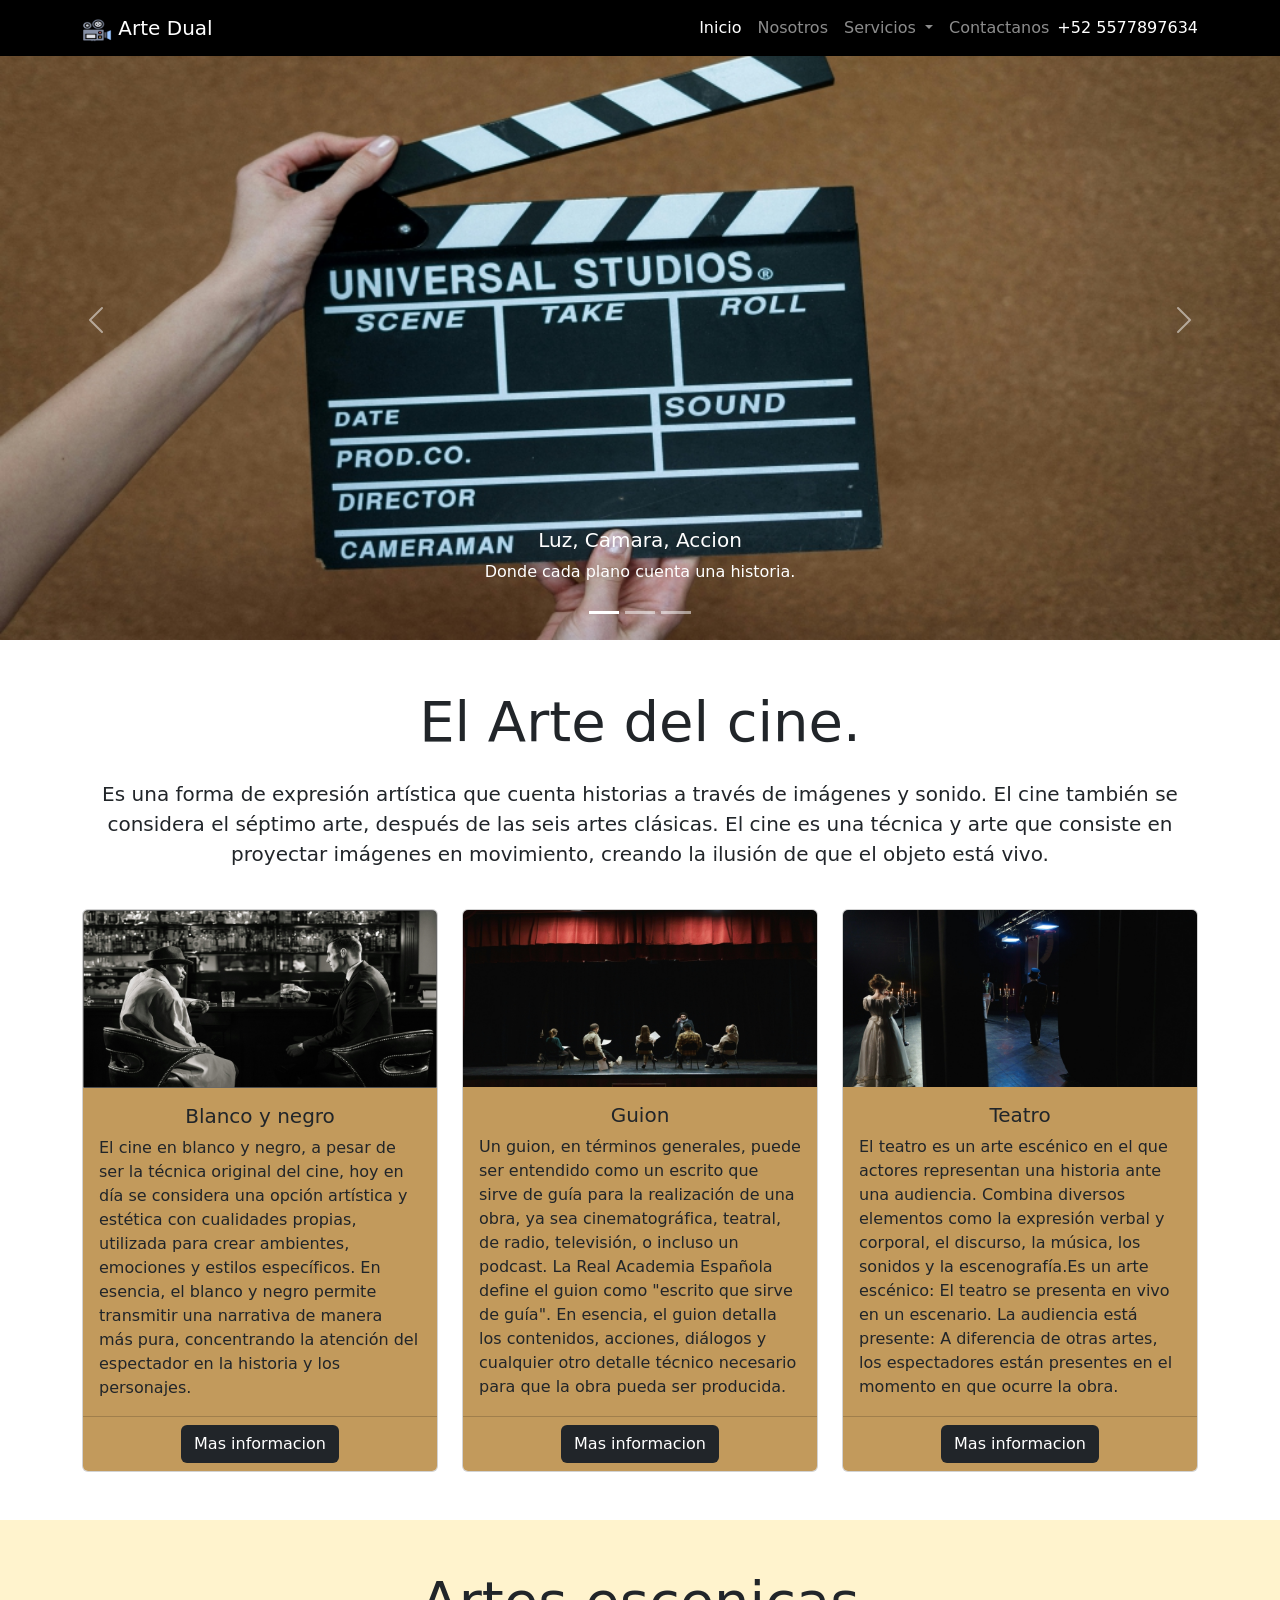
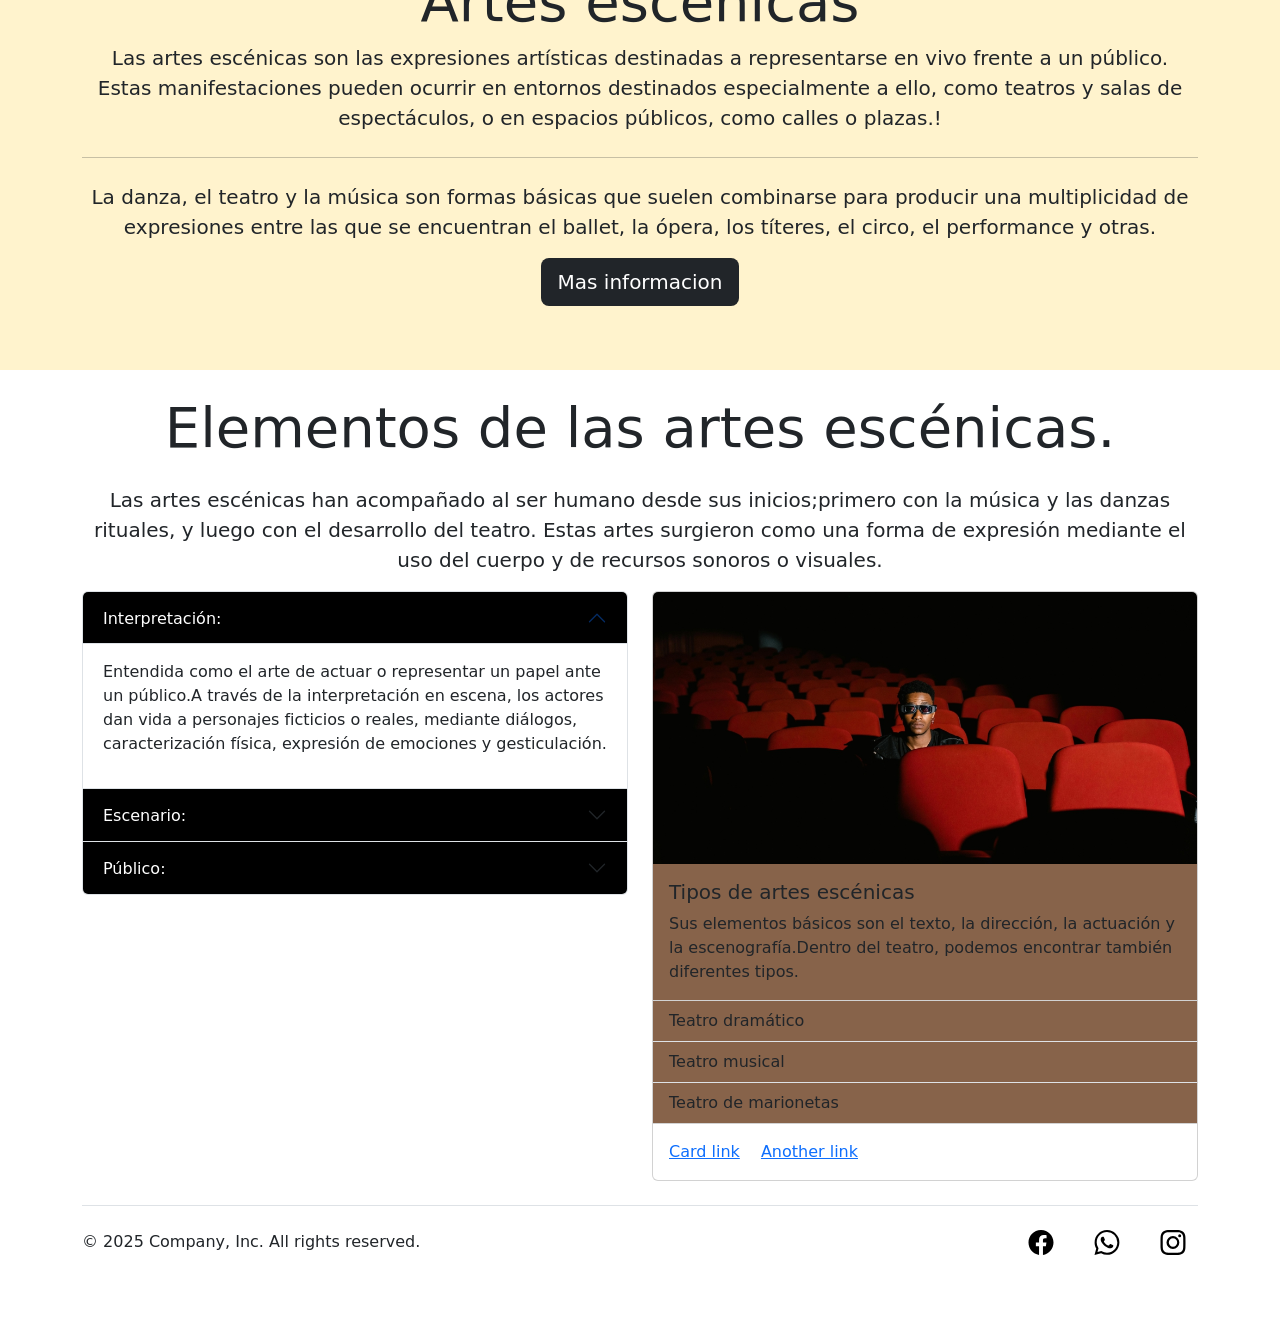
==== index.html @ 5150ee0b "Add files via upload" ====
<!doctype html>
<html lang="es">
  <head>
    <meta charset="utf-8">
    <meta name="viewport" content="width=device-width, initial-scale=1">
    <title>Arte Dual</title>
    <link rel="icon" href="images/logo3.png">
    <link href="https://cdn.jsdelivr.net/npm/bootstrap@5.3.6/dist/css/bootstrap.min.css" rel="stylesheet" integrity="sha384-4Q6Gf2aSP4eDXB8Miphtr37CMZZQ5oXLH2yaXMJ2w8e2ZtHTl7GptT4jmndRuHDT" crossorigin="anonymous">
    <link rel="stylesheet" href="style.css">
  </head>
  <body>
    <!-- inicio de navbar -->
     <nav class="navbar navbar-expand-md fixed-top bg-black" data-bs-theme="dark">
            <div class="container">
                <a class="navbar-brand" href="index.html">
                     <img src="images/logo3.png" alt="Bootstrap" width="30" height="24">
                    Arte Dual
                  </a>
                <button class="navbar-toggler" type="button" data-bs-toggle="collapse" data-bs-target="#navbarSupportedContent" aria-controls="navbarSupportedContent" aria-expanded="false" aria-label="Toggle navigation">
                <span class="navbar-toggler-icon"></span>
                </button>
                <div class="collapse navbar-collapse" id="navbarSupportedContent">
                <ul class="navbar-nav ms-auto mb-2 mb-lg-0">
                    <li class="nav-item">
                    <a class="nav-link active" aria-current="page" href="#">Inicio</a>
                    </li>
                    <li class="nav-item">
                    <a class="nav-link" href="nosotros.html">Nosotros</a>
                    </li>
                    <li class="nav-item dropdown">
                    <a class="nav-link dropdown-toggle" href="#" role="button" data-bs-toggle="dropdown" aria-expanded="false">
                        Servicios
                    </a>
                    <ul class="dropdown-menu">
                        <li><a class="dropdown-item" href="#">Servicio 1</a></li>
                        <li><a class="dropdown-item" href="#">Servicio 2</a></li>
                        <li><hr class="dropdown-divider"></li>
                        <li><a class="dropdown-item" href="#">Servicio 3</a></li>
                    </ul>
                    </li>
                    <li class="nav-item">
                    <a class="nav-link" href="#">Contactanos</a>
                    </li>
                </ul>
                <span class="navbar-text text-white">
                  <a href="#" class="text-decoration-none">+52 5577897634</a>
                </span>
                </div>
            </div>
        </nav>
     <!-- final de navbar -->


      <!-- Inicio de carrusel -->
       <div id="carouselExampleCaptions" class="carousel slide">
          <div class="carousel-indicators">
            <button type="button" data-bs-target="#carouselExampleCaptions" data-bs-slide-to="0" class="active" aria-current="true" aria-label="Slide 1"></button>
            <button type="button" data-bs-target="#carouselExampleCaptions" data-bs-slide-to="1" aria-label="Slide 2"></button>
            <button type="button" data-bs-target="#carouselExampleCaptions" data-bs-slide-to="2" aria-label="Slide 3"></button>
          </div>
          <div class="carousel-inner">
            <div class="carousel-item active">
              <img src="images/img1.jpg" class="d-block w-100" alt="imagen 1">
              <div class="carousel-caption d-none d-md-block">
                <h5>Luz, Camara, Accion</h5>
                <p>Donde cada plano cuenta una historia.</p>
              </div>
            </div>
            <div class="carousel-item">
              <img src="images/img2.jpg" class="d-block w-100" alt="imagen 2">
              <div class="carousel-caption d-none d-md-block">
                <h5>Luz, Camara, Accion</h5>
                <p>Donde cada plano cuenta una historia.</p>
              </div>
            </div>
            <div class="carousel-item">
              <img src="images/img3.jpg" class="d-block w-100" alt="imagen 3">
              <div class="carousel-caption d-none d-md-block">
                <h5>Luz, Camara, Accion</h5>
                <p>Donde cada plano cuenta una historia.</p>
              </div>
            </div>
          </div>
          <button class="carousel-control-prev" type="button" data-bs-target="#carouselExampleCaptions" data-bs-slide="prev">
            <span class="carousel-control-prev-icon" aria-hidden="true"></span>
            <span class="visually-hidden">Previous</span>
          </button>
          <button class="carousel-control-next" type="button" data-bs-target="#carouselExampleCaptions" data-bs-slide="next">
            <span class="carousel-control-next-icon" aria-hidden="true"></span>
            <span class="visually-hidden">Next</span>
          </button>
        </div>
      <!-- final de carrusel -->


      <!-- Inicio Seccion principal -->
       <section class="container my-5">
          <h2 class="display-4 text-center my-4">El Arte del cine.</h2>
          <p class="lead text-center">
            Es una forma de expresión artística que cuenta historias a través de imágenes y sonido. El cine también se considera el séptimo arte, después de las seis artes clásicas. El cine es una técnica y arte que consiste en proyectar imágenes en movimiento, creando la ilusión de que el objeto está vivo.
          </p>
            <br>
          <!-- Inicio de card -->
           <div class="row row-cols-1 row-cols-md-3 g-4">
              <div class="col">
                <div class="card h-100">
                  <img src="images/card1.jpg" class="card-img-top" alt="targeta 1">
                  <div class="card-body bg-brown">
                    <h5 class="card-title text-center">Blanco y negro</h5>
                    <p class="card-text">El cine en blanco y negro, a pesar de ser la técnica original del cine, hoy en día se considera una opción artística y estética con cualidades propias, utilizada para crear ambientes, emociones y estilos específicos. En esencia, el blanco y negro permite transmitir una narrativa de manera más pura, concentrando la atención del espectador en la historia y los personajes. </p>
                  </div>
                  <div class="card-footer text-center bg-brown">
                    <a href="#" class="btn bg-dark bg-card text-white">Mas informacion</a>
                  </div>
                </div>
              </div>
              <div class="col">
                <div class="card h-100">
                  <img src="images/card2.jpg" class="card-img-top" alt="targeta 2">
                  <div class="card-body bg-brown">
                    <h5 class="card-title text-center">Guion</h5>
                    <p class="card-text">Un guion, en términos generales, puede ser entendido como un escrito que sirve de guía para la realización de una obra, ya sea cinematográfica, teatral, de radio, televisión, o incluso un podcast. La Real Academia Española define el guion como "escrito que sirve de guía". En esencia, el guion detalla los contenidos, acciones, diálogos y cualquier otro detalle técnico necesario para que la obra pueda ser producida. </p>
                  </div>
                  <div class="card-footer text-center bg-brown">
                    <a href="#" class="btn bg-dark bg-card text-white">Mas informacion</a>
                  </div>
                </div>
              </div>
              <div class="col">
                <div class="card h-100">
                  <img src="images/card3.jpg" class="card-img-top" alt="targeta 3">
                  <div class="card-body bg-brown">
                    <h5 class="card-title text-center">Teatro</h5>
                    <p class="card-text">El teatro es un arte escénico en el que actores representan una historia ante una audiencia. Combina diversos elementos como la expresión verbal y corporal, el discurso, la música, los sonidos y la escenografía.Es un arte escénico: El teatro se presenta en vivo en un escenario. 
                    La audiencia está presente: A diferencia de otras artes, los espectadores están presentes en el momento en que ocurre la obra.  </p>
                  </div>
                  <div class="card-footer text-center bg-brown">
                    <a href="#" class="btn bg-dark bg-card text-white">Mas informacion</a>
                  </div>
                </div>
              </div>
            </div>
           <!-- final de card -->
       </section>
       <!-- Fnianl Seccion principal -->

       <!-- Inicio jumbotron -->
        <div class="container-fluid bg-warning-subtle">
          <div class="container py-5 text-center">
            <h2 class="display-4">Artes escenicas</h2>
            <p class="lead">Las artes escénicas son las expresiones artísticas destinadas a representarse en vivo frente a un público. Estas manifestaciones pueden ocurrir en entornos destinados especialmente a ello, como teatros y salas de espectáculos, o en espacios públicos, como calles o plazas.!</p>
            <hr class="my-4">
            <p class="lead">La danza, el teatro y la música son formas básicas que suelen combinarse para producir una multiplicidad de expresiones entre las que se encuentran el ballet, la ópera, los títeres, el circo, el performance y otras. </p>
            <p class="lead">
              <a href="#" class="btn bg-dark btn-lg text-white">Mas informacion</a>
            </p>
          </div>
        </div>
        <!-- Final de jumbotron -->

        <!-- Inicio de seccion 2 -->
         <section class="container my-4">
          <h2 class="display-4 text-center my-4">Elementos de las artes escénicas.</h2>
          <p class="lead text-center">
            Las artes escénicas han acompañado al ser humano desde sus inicios;primero con la música y las danzas rituales, y luego con el desarrollo del teatro. Estas artes surgieron como una forma de expresión mediante el uso del cuerpo y de recursos sonoros o visuales.
          </p>

          <!-- Acordeon y card -->
            <div class="row">
              <div class="col-12 col-md-6">
                  <div class="accordion" id="accordionExample">
                    <div class="accordion-item">
                      <h2 class="accordion-header">
                        <button class="accordion-button bg-black text-white" type="button" data-bs-toggle="collapse" data-bs-target="#collapseOne" aria-expanded="true" aria-controls="collapseOne">
                          Interpretación:
                        </button>
                      </h2>
                      <div id="collapseOne" class="accordion-collapse collapse show " data-bs-parent="#accordionExample">
                        <div class="accordion-body ">
                          <p>Entendida como el arte de actuar o representar un papel ante un público.A través de la interpretación en escena, los actores dan vida a personajes ficticios o reales, mediante diálogos, caracterización física, expresión de emociones y gesticulación.</p>
                        </div>
                      </div>
                    </div>
                    <div class="accordion-item">
                      <h2 class="accordion-header">
                        <button class="accordion-button collapsed bg-black text-white" type="button" data-bs-toggle="collapse" data-bs-target="#collapseTwo" aria-expanded="false" aria-controls="collapseTwo">
                          Escenario:
                        </button>
                      </h2>
                      <div id="collapseTwo" class="accordion-collapse collapse" data-bs-parent="#accordionExample">
                        <div class="accordion-body bg-danger-subtle">
                          <p>Es el lugar en el que se lleva a cabo una representación. Normalmente, se ubica sobre una tarima y enfrente del público. Aunque existen una gran variedad de escenarios. Puede estar en un edificio o espacio pensado para la interpretación o puede estar en cualquier otro lugar, como en la calle.</p>
                        </div>
                      </div>
                    </div>
                    <div class="accordion-item">
                      <h2 class="accordion-header">
                        <button class="accordion-button collapsed bg-black text-white" type="button" data-bs-toggle="collapse" data-bs-target="#collapseThree" aria-expanded="false" aria-controls="collapseThree">
                          Público: 
                        </button>
                      </h2>
                      <div id="collapseThree" class="accordion-collapse collapse" data-bs-parent="#accordionExample">
                        <div class="accordion-body">
                          <p>Son los individuos que asisten a la representación. Sin ellos la representación carecería de sentido, pues su objetivo principal es ser vista por el público. En ocasiones se busca la complicidad e interacción con el público, mientras que en otras este permanece como mero espectador.</p>
                        </div>
                      </div>
                    </div>
              </div>
              </div>
              <!-- card -->
                <div class="col-12 col-md-6">
                  <div class="card">
                    <img src="images/card 4.jpg" class="card-img-top" alt="img list">
                    <div class="card-body bg-acordin-red">
                      <h5 class="card-title">Tipos de artes escénicas</h5>
                      <p class="card-text">Sus elementos básicos son el texto, la dirección, la actuación y la escenografía.Dentro del teatro, podemos encontrar también diferentes tipos.</p>
                    </div>
                    <ul class="list-group list-group-flush">
                      <li class="list-group-item bg-acordin-red">Teatro dramático</li>
                      <li class="list-group-item bg-acordin-red">Teatro musical</li>
                      <li class="list-group-item bg-acordin-red">Teatro de marionetas</li>
                    </ul>
                    <div class="card-body">
                      <a href="#" class="card-link">Card link</a>
                      <a href="#" class="card-link">Another link</a>
                    </div>
                  </div>
                </div>
               <!-- final de card -->
            </div>
           <!-- Final de acordeon y card -->
         </section>
         <!-- Final de seccion 2 -->


         <!-- Inicio de footer-->
          <div class="container">
            <div class="d-flex flex-column flex-sm-row justify-content-between py-4 my-4 border-top"> 
              <p>© 2025 Company, Inc. All rights reserved.</p>
               <ul class="list-unstyled d-flex"> 
                <li class="ms-3">
                  <a class="link-body-emphasis" href="https://www.facebook.com" target="_blank">
                    <svg xmlns="http://www.w3.org/2000/svg" width="50" height="25" fill="#000000" class="bi bi-facebook" viewBox="0 0 16 16">
                      <path d="M16 8.049c0-4.446-3.582-8.05-8-8.05C3.58 0-.002 3.603-.002 8.05c0 4.017 2.926 7.347 6.75 7.951v-5.625h-2.03V8.05H6.75V6.275c0-2.017 1.195-3.131 3.022-3.131.876 0 1.791.157 1.791.157v1.98h-1.009c-.993 0-1.303.621-1.303 1.258v1.51h2.218l-.354 2.326H9.25V16c3.824-.604 6.75-3.934 6.75-7.951"/>
                    </svg>
                  </a>
                </li>
                <li class="ms-3">
                  <a class="link-body-emphasis" href="https://web.whatsapp.com" target="_blank">
                    <svg xmlns="http://www.w3.org/2000/svg" width="50" height="25" fill="#000000" class="bi bi-whatsapp" viewBox="0 0 16 16">
                      <path d="M13.601 2.326A7.85 7.85 0 0 0 7.994 0C3.627 0 .068 3.558.064 7.926c0 1.399.366 2.76 1.057 3.965L0 16l4.204-1.102a7.9 7.9 0 0 0 3.79.965h.004c4.368 0 7.926-3.558 7.93-7.93A7.9 7.9 0 0 0 13.6 2.326zM7.994 14.521a6.6 6.6 0 0 1-3.356-.92l-.24-.144-2.494.654.666-2.433-.156-.251a6.56 6.56 0 0 1-1.007-3.505c0-3.626 2.957-6.584 6.591-6.584a6.56 6.56 0 0 1 4.66 1.931 6.56 6.56 0 0 1 1.928 4.66c-.004 3.639-2.961 6.592-6.592 6.592m3.615-4.934c-.197-.099-1.17-.578-1.353-.646-.182-.065-.315-.099-.445.099-.133.197-.513.646-.627.775-.114.133-.232.148-.43.05-.197-.1-.836-.308-1.592-.985-.59-.525-.985-1.175-1.103-1.372-.114-.198-.011-.304.088-.403.087-.088.197-.232.296-.346.1-.114.133-.198.198-.33.065-.134.034-.248-.015-.347-.05-.099-.445-1.076-.612-1.47-.16-.389-.323-.335-.445-.34-.114-.007-.247-.007-.38-.007a.73.73 0 0 0-.529.247c-.182.198-.691.677-.691 1.654s.71 1.916.81 2.049c.098.133 1.394 2.132 3.383 2.992.47.205.84.326 1.129.418.475.152.904.129 1.246.08.38-.058 1.171-.48 1.338-.943.164-.464.164-.86.114-.943-.049-.084-.182-.133-.38-.232"/>
                    </svg>
                  </a>
                </li> 
                <li class="ms-3">
                  <a class="link-body-emphasis" href="https://www.instagram.com" target="_blank">
                    <svg xmlns="http://www.w3.org/2000/svg" width="50" height="25" fill="#000000" class="bi bi-instagram" viewBox="0 0 16 16">
                      <path d="M8 0C5.829 0 5.556.01 4.703.048 3.85.088 3.269.222 2.76.42a3.9 3.9 0 0 0-1.417.923A3.9 3.9 0 0 0 .42 2.76C.222 3.268.087 3.85.048 4.7.01 5.555 0 5.827 0 8.001c0 2.172.01 2.444.048 3.297.04.852.174 1.433.372 1.942.205.526.478.972.923 1.417.444.445.89.719 1.416.923.51.198 1.09.333 1.942.372C5.555 15.99 5.827 16 8 16s2.444-.01 3.298-.048c.851-.04 1.434-.174 1.943-.372a3.9 3.9 0 0 0 1.416-.923c.445-.445.718-.891.923-1.417.197-.509.332-1.09.372-1.942C15.99 10.445 16 10.173 16 8s-.01-2.445-.048-3.299c-.04-.851-.175-1.433-.372-1.941a3.9 3.9 0 0 0-.923-1.417A3.9 3.9 0 0 0 13.24.42c-.51-.198-1.092-.333-1.943-.372C10.443.01 10.172 0 7.998 0zm-.717 1.442h.718c2.136 0 2.389.007 3.232.046.78.035 1.204.166 1.486.275.373.145.64.319.92.599s.453.546.598.92c.11.281.24.705.275 1.485.039.843.047 1.096.047 3.231s-.008 2.389-.047 3.232c-.035.78-.166 1.203-.275 1.485a2.5 2.5 0 0 1-.599.919c-.28.28-.546.453-.92.598-.28.11-.704.24-1.485.276-.843.038-1.096.047-3.232.047s-2.39-.009-3.233-.047c-.78-.036-1.203-.166-1.485-.276a2.5 2.5 0 0 1-.92-.598 2.5 2.5 0 0 1-.6-.92c-.109-.281-.24-.705-.275-1.485-.038-.843-.046-1.096-.046-3.233s.008-2.388.046-3.231c.036-.78.166-1.204.276-1.486.145-.373.319-.64.599-.92s.546-.453.92-.598c.282-.11.705-.24 1.485-.276.738-.034 1.024-.044 2.515-.045zm4.988 1.328a.96.96 0 1 0 0 1.92.96.96 0 0 0 0-1.92m-4.27 1.122a4.109 4.109 0 1 0 0 8.217 4.109 4.109 0 0 0 0-8.217m0 1.441a2.667 2.667 0 1 1 0 5.334 2.667 2.667 0 0 1 0-5.334"/>
                    </svg>
                  </a>
                </li> 
              </ul> 
            </div>
          </div>
          <!-- Final de footer -->

     
   






    <script src="https://cdn.jsdelivr.net/npm/bootstrap@5.3.6/dist/js/bootstrap.bundle.min.js" integrity="sha384-j1CDi7MgGQ12Z7Qab0qlWQ/Qqz24Gc6BM0thvEMVjHnfYGF0rmFCozFSxQBxwHKO" crossorigin="anonymous"></script>
  </body>
</html>
---- style.css ----
.bg-brown{
    background-color: #c29a5c;
}

.bg-acordin-red{
    background-color: #87634a;
}
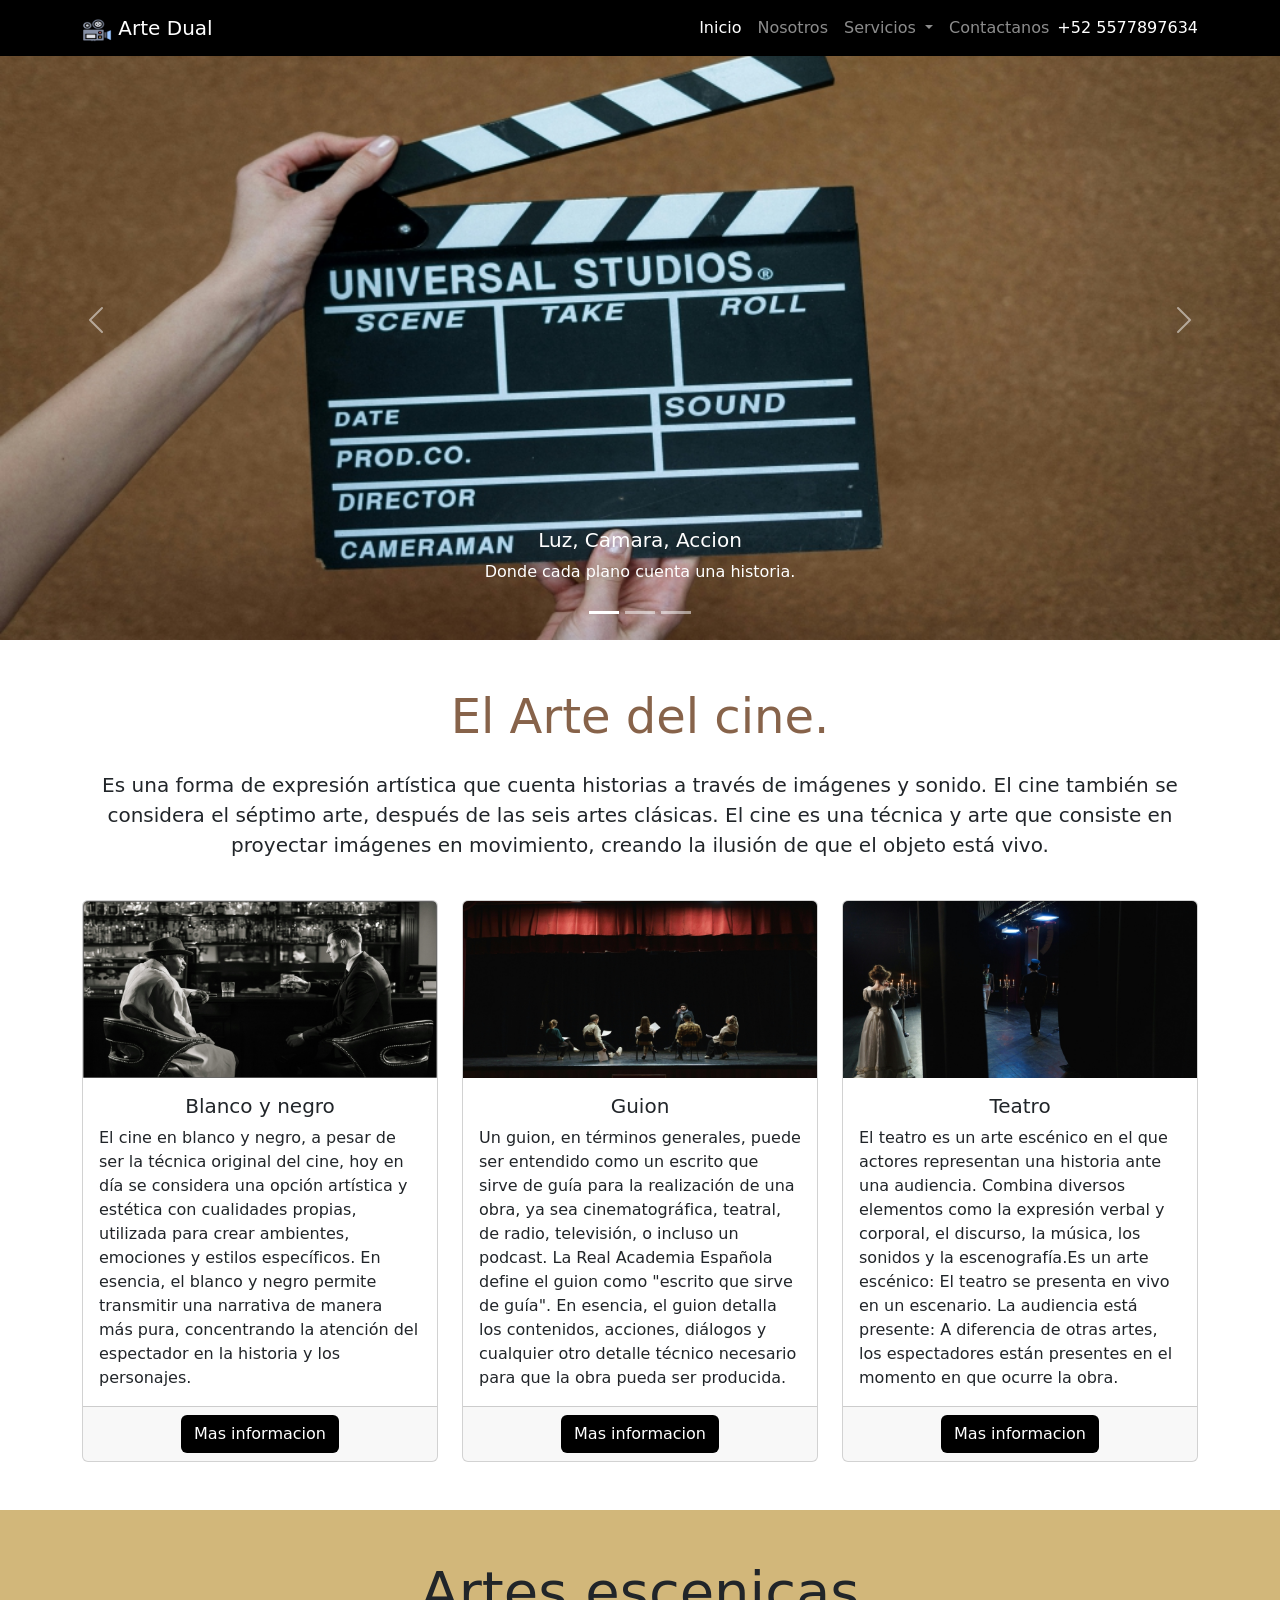
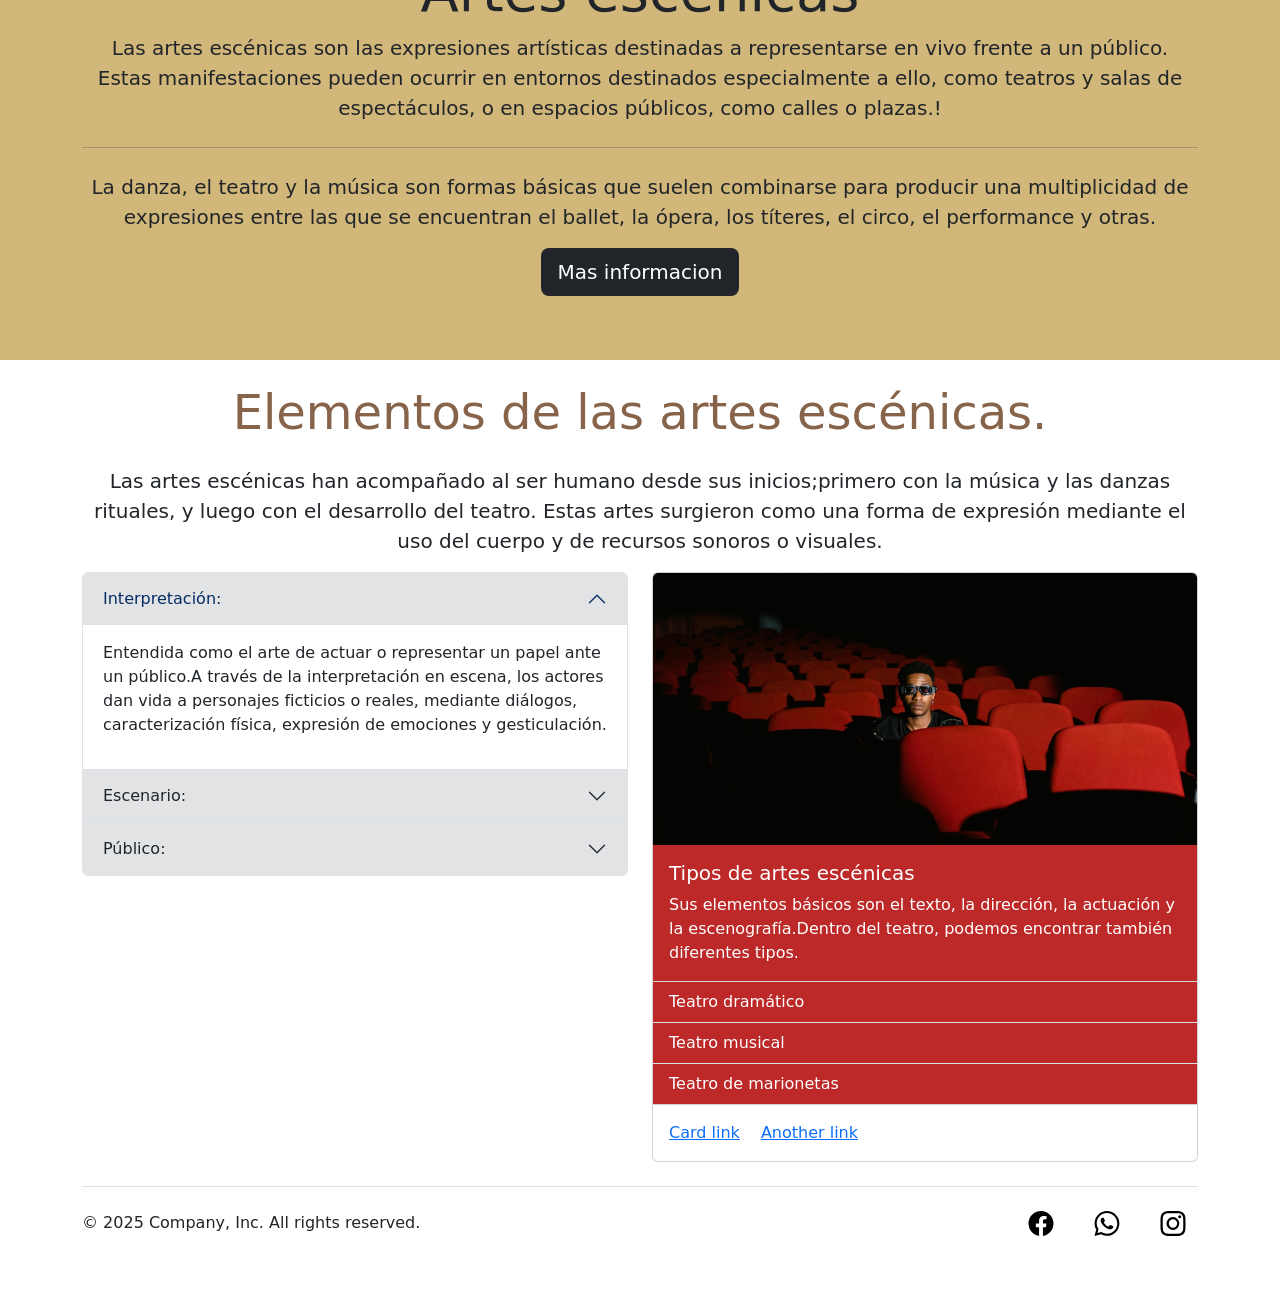
==== commit ce5fba6e: "Add files via upload" ====
--- a/index.html
+++ b/index.html
@@ -39,7 +39,7 @@
                     </ul>
                     </li>
                     <li class="nav-item">
-                    <a class="nav-link" href="#">Contactanos</a>
+                    <a class="nav-link" href="landing.html#formulario">Contactanos</a>
                     </li>
                 </ul>
                 <span class="navbar-text text-white">
@@ -95,7 +95,7 @@
 
       <!-- Inicio Seccion principal -->
        <section class="container my-5">
-          <h2 class="display-4 text-center my-4">El Arte del cine.</h2>
+          <h2 class="text-subtitulos display-5 text-center my-4">El Arte del cine.</h2>
           <p class="lead text-center">
             Es una forma de expresión artística que cuenta historias a través de imágenes y sonido. El cine también se considera el séptimo arte, después de las seis artes clásicas. El cine es una técnica y arte que consiste en proyectar imágenes en movimiento, creando la ilusión de que el objeto está vivo.
           </p>
@@ -105,37 +105,37 @@
               <div class="col">
                 <div class="card h-100">
                   <img src="images/card1.jpg" class="card-img-top" alt="targeta 1">
-                  <div class="card-body bg-brown">
+                  <div class="card-body">
                     <h5 class="card-title text-center">Blanco y negro</h5>
                     <p class="card-text">El cine en blanco y negro, a pesar de ser la técnica original del cine, hoy en día se considera una opción artística y estética con cualidades propias, utilizada para crear ambientes, emociones y estilos específicos. En esencia, el blanco y negro permite transmitir una narrativa de manera más pura, concentrando la atención del espectador en la historia y los personajes. </p>
                   </div>
-                  <div class="card-footer text-center bg-brown">
-                    <a href="#" class="btn bg-dark bg-card text-white">Mas informacion</a>
+                  <div class="card-footer text-center">
+                    <a href="#" class="btn bg-black text-white">Mas informacion</a>
                   </div>
                 </div>
               </div>
               <div class="col">
                 <div class="card h-100">
                   <img src="images/card2.jpg" class="card-img-top" alt="targeta 2">
-                  <div class="card-body bg-brown">
+                  <div class="card-body">
                     <h5 class="card-title text-center">Guion</h5>
                     <p class="card-text">Un guion, en términos generales, puede ser entendido como un escrito que sirve de guía para la realización de una obra, ya sea cinematográfica, teatral, de radio, televisión, o incluso un podcast. La Real Academia Española define el guion como "escrito que sirve de guía". En esencia, el guion detalla los contenidos, acciones, diálogos y cualquier otro detalle técnico necesario para que la obra pueda ser producida. </p>
                   </div>
-                  <div class="card-footer text-center bg-brown">
-                    <a href="#" class="btn bg-dark bg-card text-white">Mas informacion</a>
+                  <div class="card-footer text-center">
+                    <a href="#" class="btn bg-black text-white bg-card">Mas informacion</a>
                   </div>
                 </div>
               </div>
               <div class="col">
                 <div class="card h-100">
                   <img src="images/card3.jpg" class="card-img-top" alt="targeta 3">
-                  <div class="card-body bg-brown">
+                  <div class="card-body">
                     <h5 class="card-title text-center">Teatro</h5>
                     <p class="card-text">El teatro es un arte escénico en el que actores representan una historia ante una audiencia. Combina diversos elementos como la expresión verbal y corporal, el discurso, la música, los sonidos y la escenografía.Es un arte escénico: El teatro se presenta en vivo en un escenario. 
                     La audiencia está presente: A diferencia de otras artes, los espectadores están presentes en el momento en que ocurre la obra.  </p>
                   </div>
-                  <div class="card-footer text-center bg-brown">
-                    <a href="#" class="btn bg-dark bg-card text-white">Mas informacion</a>
+                  <div class="card-footer text-center">
+                    <a href="#" class="btn bg-black text-white bg-card">Mas informacion</a>
                   </div>
                 </div>
               </div>
@@ -145,14 +145,14 @@
        <!-- Fnianl Seccion principal -->
 
        <!-- Inicio jumbotron -->
-        <div class="container-fluid bg-warning-subtle">
+        <div class="container-fluid bg-jum">
           <div class="container py-5 text-center">
             <h2 class="display-4">Artes escenicas</h2>
             <p class="lead">Las artes escénicas son las expresiones artísticas destinadas a representarse en vivo frente a un público. Estas manifestaciones pueden ocurrir en entornos destinados especialmente a ello, como teatros y salas de espectáculos, o en espacios públicos, como calles o plazas.!</p>
             <hr class="my-4">
             <p class="lead">La danza, el teatro y la música son formas básicas que suelen combinarse para producir una multiplicidad de expresiones entre las que se encuentran el ballet, la ópera, los títeres, el circo, el performance y otras. </p>
             <p class="lead">
-              <a href="#" class="btn bg-dark btn-lg text-white">Mas informacion</a>
+              <a href="#" class="btn bg-dark text-white btn-lg">Mas informacion</a>
             </p>
           </div>
         </div>
@@ -160,7 +160,7 @@
 
         <!-- Inicio de seccion 2 -->
          <section class="container my-4">
-          <h2 class="display-4 text-center my-4">Elementos de las artes escénicas.</h2>
+          <h2 class="text-subtitulos display-5 text-center my-4">Elementos de las artes escénicas.</h2>
           <p class="lead text-center">
             Las artes escénicas han acompañado al ser humano desde sus inicios;primero con la música y las danzas rituales, y luego con el desarrollo del teatro. Estas artes surgieron como una forma de expresión mediante el uso del cuerpo y de recursos sonoros o visuales.
           </p>
@@ -171,7 +171,7 @@
                   <div class="accordion" id="accordionExample">
                     <div class="accordion-item">
                       <h2 class="accordion-header">
-                        <button class="accordion-button bg-black text-white" type="button" data-bs-toggle="collapse" data-bs-target="#collapseOne" aria-expanded="true" aria-controls="collapseOne">
+                        <button class="accordion-button bg-secondary-subtle" type="button" data-bs-toggle="collapse" data-bs-target="#collapseOne" aria-expanded="true" aria-controls="collapseOne">
                           Interpretación:
                         </button>
                       </h2>
@@ -183,19 +183,19 @@
                     </div>
                     <div class="accordion-item">
                       <h2 class="accordion-header">
-                        <button class="accordion-button collapsed bg-black text-white" type="button" data-bs-toggle="collapse" data-bs-target="#collapseTwo" aria-expanded="false" aria-controls="collapseTwo">
+                        <button class="accordion-button collapsed bg-secondary-subtle" type="button" data-bs-toggle="collapse" data-bs-target="#collapseTwo" aria-expanded="false" aria-controls="collapseTwo">
                           Escenario:
                         </button>
                       </h2>
                       <div id="collapseTwo" class="accordion-collapse collapse" data-bs-parent="#accordionExample">
-                        <div class="accordion-body bg-danger-subtle">
+                        <div class="accordion-body">
                           <p>Es el lugar en el que se lleva a cabo una representación. Normalmente, se ubica sobre una tarima y enfrente del público. Aunque existen una gran variedad de escenarios. Puede estar en un edificio o espacio pensado para la interpretación o puede estar en cualquier otro lugar, como en la calle.</p>
                         </div>
                       </div>
                     </div>
                     <div class="accordion-item">
                       <h2 class="accordion-header">
-                        <button class="accordion-button collapsed bg-black text-white" type="button" data-bs-toggle="collapse" data-bs-target="#collapseThree" aria-expanded="false" aria-controls="collapseThree">
+                        <button class="accordion-button collapsed bg-secondary-subtle" type="button" data-bs-toggle="collapse" data-bs-target="#collapseThree" aria-expanded="false" aria-controls="collapseThree">
                           Público: 
                         </button>
                       </h2>
@@ -211,14 +211,14 @@
                 <div class="col-12 col-md-6">
                   <div class="card">
                     <img src="images/card 4.jpg" class="card-img-top" alt="img list">
-                    <div class="card-body bg-acordin-red">
-                      <h5 class="card-title">Tipos de artes escénicas</h5>
-                      <p class="card-text">Sus elementos básicos son el texto, la dirección, la actuación y la escenografía.Dentro del teatro, podemos encontrar también diferentes tipos.</p>
+                    <div class="card-body bg-acordin">
+                      <h5 class="card-title text-white">Tipos de artes escénicas</h5>
+                      <p class="card-text text-white">Sus elementos básicos son el texto, la dirección, la actuación y la escenografía.Dentro del teatro, podemos encontrar también diferentes tipos.</p>
                     </div>
                     <ul class="list-group list-group-flush">
-                      <li class="list-group-item bg-acordin-red">Teatro dramático</li>
-                      <li class="list-group-item bg-acordin-red">Teatro musical</li>
-                      <li class="list-group-item bg-acordin-red">Teatro de marionetas</li>
+                      <li class="list-group-item bg-acordin text-white">Teatro dramático</li>
+                      <li class="list-group-item bg-acordin text-white">Teatro musical</li>
+                      <li class="list-group-item bg-acordin text-white">Teatro de marionetas</li>
                     </ul>
                     <div class="card-body">
                       <a href="#" class="card-link">Card link</a>
--- a/style.css
+++ b/style.css
@@ -1,7 +1,15 @@
-.bg-brown{
-    background-color: #c29a5c;
+.bg-jum{
+    background-color: #d2b77a;
 }
 
-.bg-acordin-red{
-    background-color: #87634a;
+.bg-card2{
+    background-color: #b3814c;
+}
+
+.text-subtitulos{
+    color: #87634a;
+}
+
+.bg-acordin{
+    background-color: #bd2828;
 }
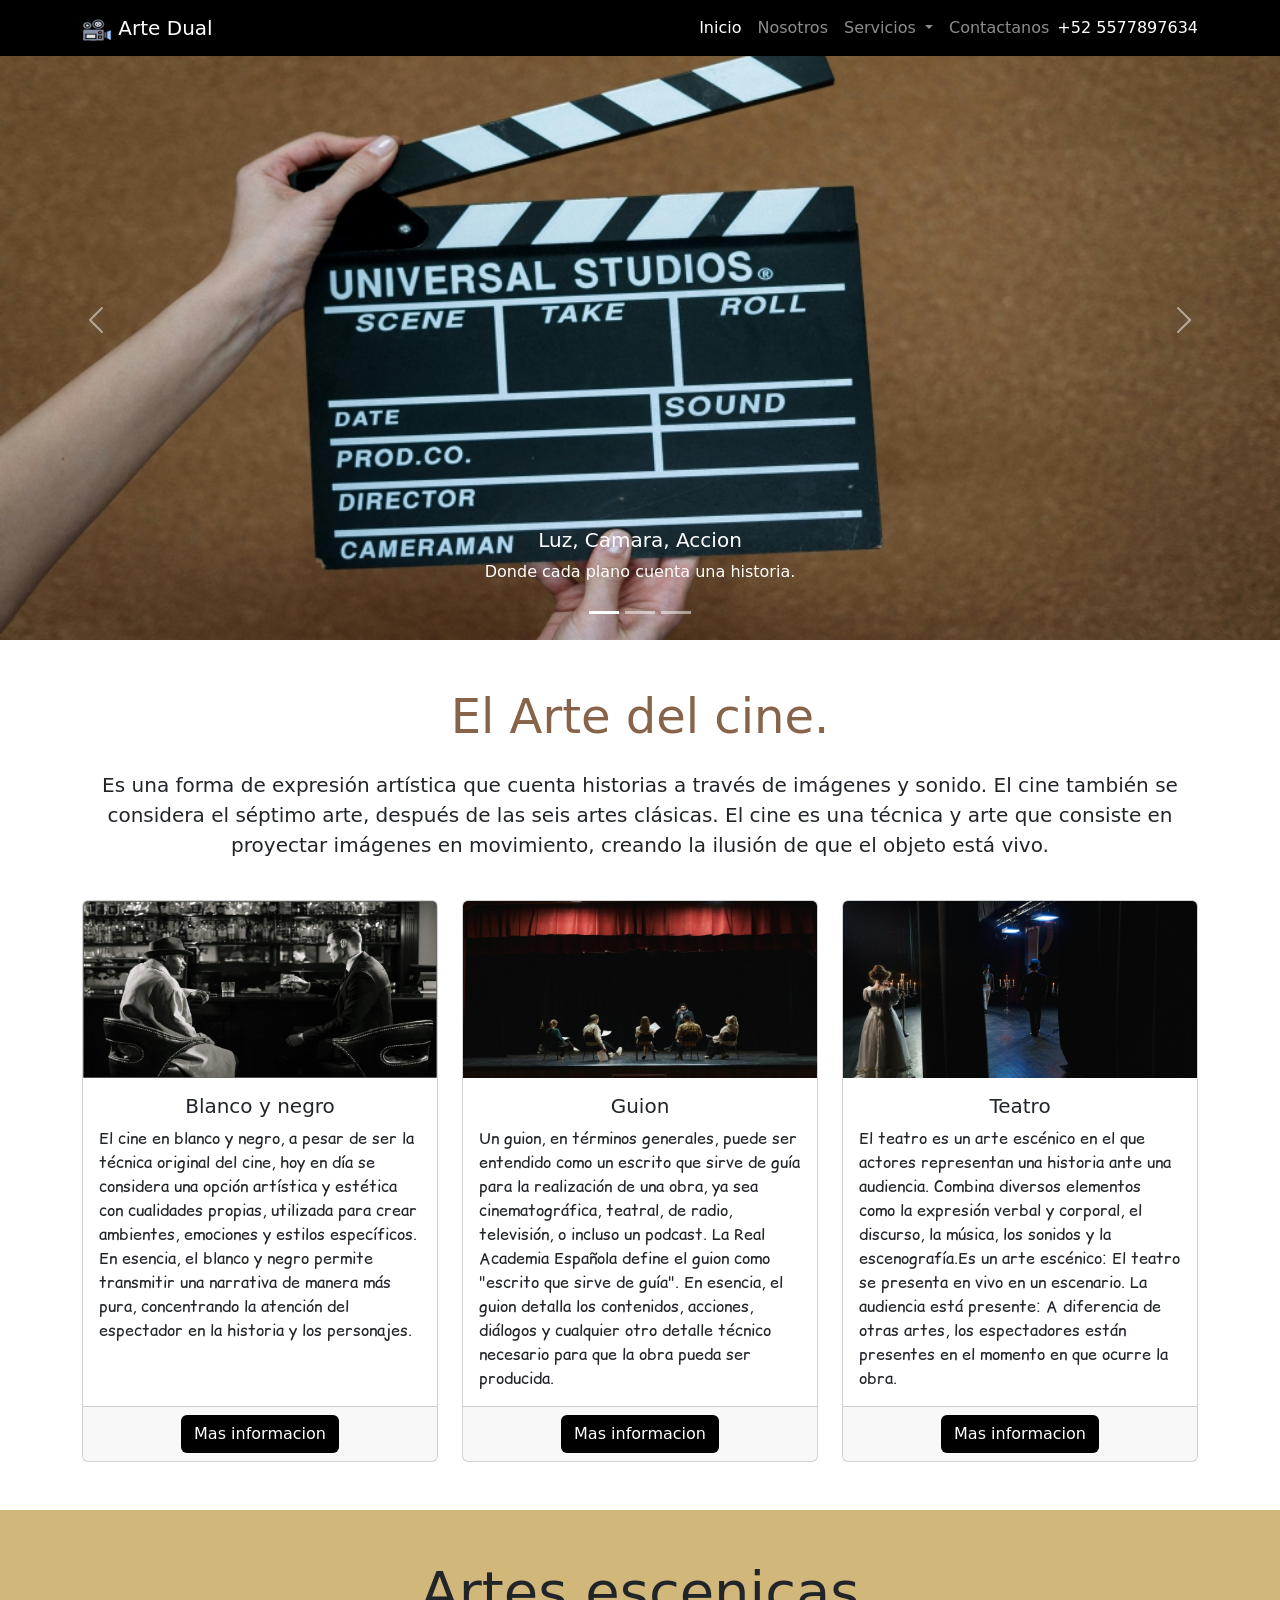
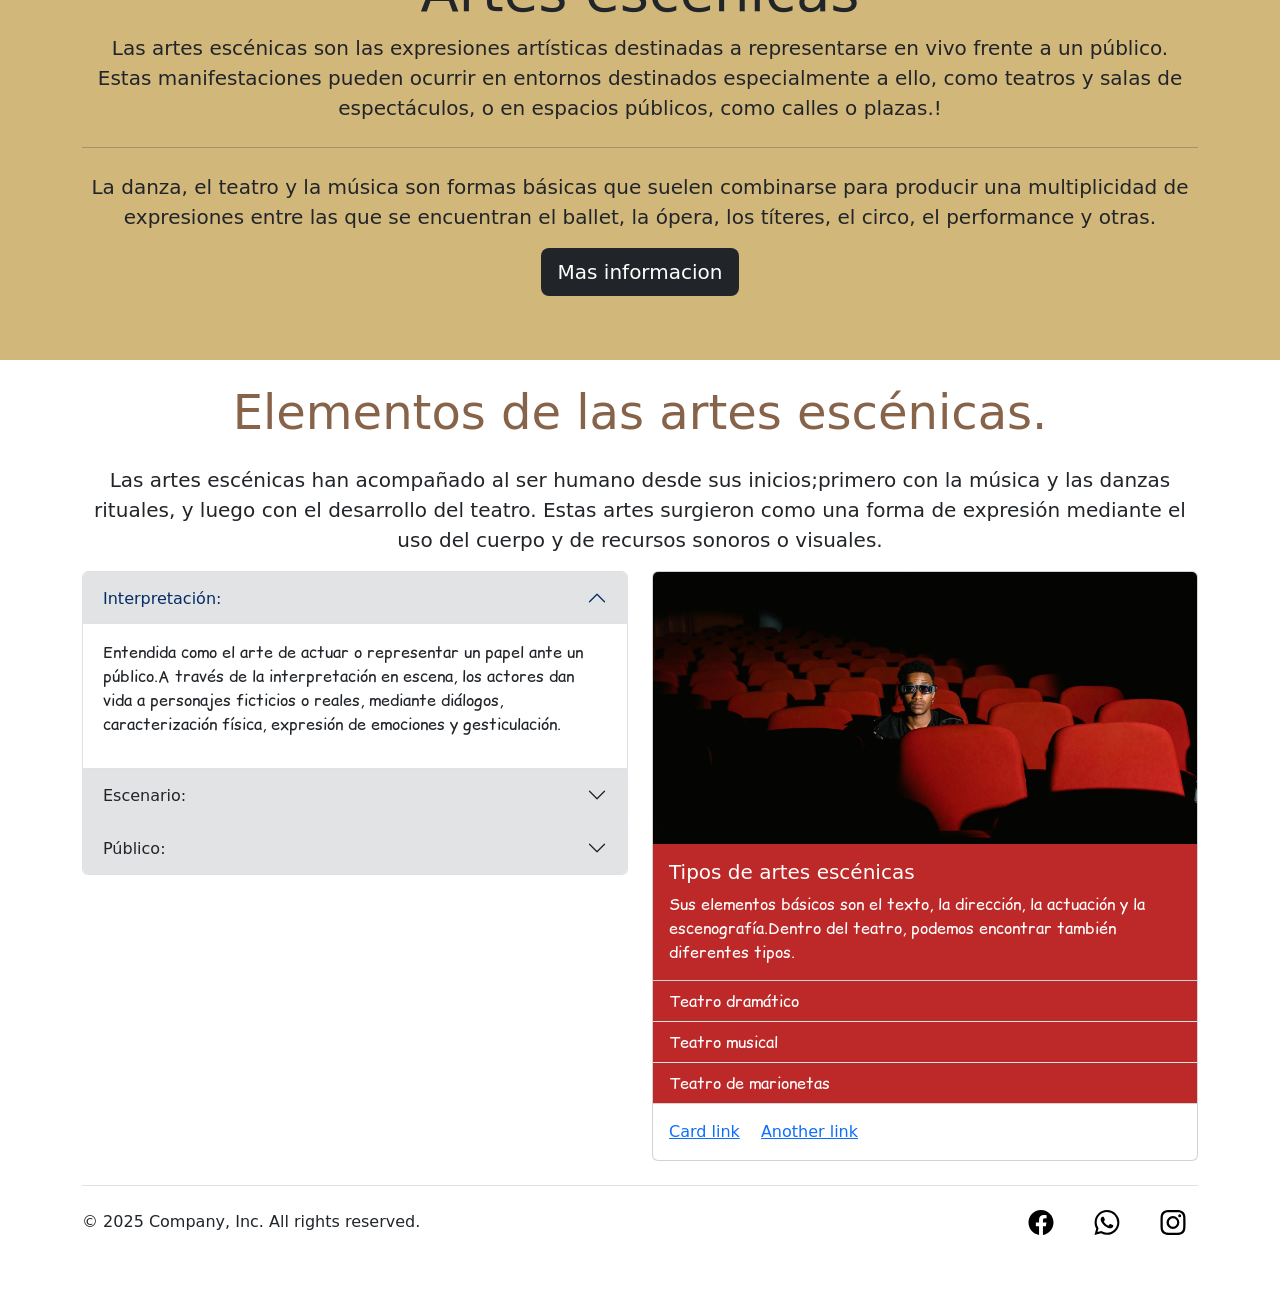
==== commit 8eb6091f: "Add files via upload" ====
--- a/index.html
+++ b/index.html
@@ -7,7 +7,11 @@
     <link rel="icon" href="images/logo3.png">
     <link href="https://cdn.jsdelivr.net/npm/bootstrap@5.3.6/dist/css/bootstrap.min.css" rel="stylesheet" integrity="sha384-4Q6Gf2aSP4eDXB8Miphtr37CMZZQ5oXLH2yaXMJ2w8e2ZtHTl7GptT4jmndRuHDT" crossorigin="anonymous">
     <link rel="stylesheet" href="style.css">
-  </head>
+    <!-- tipografia -->
+     <link rel="preconnect" href="https://fonts.googleapis.com">
+      <link rel="preconnect" href="https://fonts.gstatic.com" crossorigin>
+      <link href="https://fonts.googleapis.com/css2?family=Comic+Relief:wght@400;700&family=Edu+SA+Hand:wght@400..700&display=swap" rel="stylesheet">
+        </head>
   <body>
     <!-- inicio de navbar -->
      <nav class="navbar navbar-expand-md fixed-top bg-black" data-bs-theme="dark">
@@ -107,10 +111,10 @@
                   <img src="images/card1.jpg" class="card-img-top" alt="targeta 1">
                   <div class="card-body">
                     <h5 class="card-title text-center">Blanco y negro</h5>
-                    <p class="card-text">El cine en blanco y negro, a pesar de ser la técnica original del cine, hoy en día se considera una opción artística y estética con cualidades propias, utilizada para crear ambientes, emociones y estilos específicos. En esencia, el blanco y negro permite transmitir una narrativa de manera más pura, concentrando la atención del espectador en la historia y los personajes. </p>
+                    <p class="card-text comic-relief-regular">El cine en blanco y negro, a pesar de ser la técnica original del cine, hoy en día se considera una opción artística y estética con cualidades propias, utilizada para crear ambientes, emociones y estilos específicos. En esencia, el blanco y negro permite transmitir una narrativa de manera más pura, concentrando la atención del espectador en la historia y los personajes. </p>
                   </div>
                   <div class="card-footer text-center">
-                    <a href="#" class="btn bg-black text-white">Mas informacion</a>
+                    <a href="landing.html#segundoscursos" id="edicion" class="btn bg-black text-white">Mas informacion</a>
                   </div>
                 </div>
               </div>
@@ -119,10 +123,10 @@
                   <img src="images/card2.jpg" class="card-img-top" alt="targeta 2">
                   <div class="card-body">
                     <h5 class="card-title text-center">Guion</h5>
-                    <p class="card-text">Un guion, en términos generales, puede ser entendido como un escrito que sirve de guía para la realización de una obra, ya sea cinematográfica, teatral, de radio, televisión, o incluso un podcast. La Real Academia Española define el guion como "escrito que sirve de guía". En esencia, el guion detalla los contenidos, acciones, diálogos y cualquier otro detalle técnico necesario para que la obra pueda ser producida. </p>
+                    <p class="card-text comic-relief-regular">Un guion, en términos generales, puede ser entendido como un escrito que sirve de guía para la realización de una obra, ya sea cinematográfica, teatral, de radio, televisión, o incluso un podcast. La Real Academia Española define el guion como "escrito que sirve de guía". En esencia, el guion detalla los contenidos, acciones, diálogos y cualquier otro detalle técnico necesario para que la obra pueda ser producida. </p>
                   </div>
                   <div class="card-footer text-center">
-                    <a href="#" class="btn bg-black text-white bg-card">Mas informacion</a>
+                    <a href="landing.html#segundoscursos" class="btn bg-black text-white bg-card">Mas informacion</a>
                   </div>
                 </div>
               </div>
@@ -131,11 +135,11 @@
                   <img src="images/card3.jpg" class="card-img-top" alt="targeta 3">
                   <div class="card-body">
                     <h5 class="card-title text-center">Teatro</h5>
-                    <p class="card-text">El teatro es un arte escénico en el que actores representan una historia ante una audiencia. Combina diversos elementos como la expresión verbal y corporal, el discurso, la música, los sonidos y la escenografía.Es un arte escénico: El teatro se presenta en vivo en un escenario. 
+                    <p class="card-text comic-relief-regular">El teatro es un arte escénico en el que actores representan una historia ante una audiencia. Combina diversos elementos como la expresión verbal y corporal, el discurso, la música, los sonidos y la escenografía.Es un arte escénico: El teatro se presenta en vivo en un escenario. 
                     La audiencia está presente: A diferencia de otras artes, los espectadores están presentes en el momento en que ocurre la obra.  </p>
                   </div>
                   <div class="card-footer text-center">
-                    <a href="#" class="btn bg-black text-white bg-card">Mas informacion</a>
+                    <a href="landing.html#primeroscursos" class="btn bg-black text-white bg-card">Mas informacion</a>
                   </div>
                 </div>
               </div>
@@ -152,7 +156,7 @@
             <hr class="my-4">
             <p class="lead">La danza, el teatro y la música son formas básicas que suelen combinarse para producir una multiplicidad de expresiones entre las que se encuentran el ballet, la ópera, los títeres, el circo, el performance y otras. </p>
             <p class="lead">
-              <a href="#" class="btn bg-dark text-white btn-lg">Mas informacion</a>
+              <a href="nosotros.html#Instalaciones" class="btn bg-dark text-white btn-lg">Mas informacion</a>
             </p>
           </div>
         </div>
@@ -177,7 +181,7 @@
                       </h2>
                       <div id="collapseOne" class="accordion-collapse collapse show " data-bs-parent="#accordionExample">
                         <div class="accordion-body ">
-                          <p>Entendida como el arte de actuar o representar un papel ante un público.A través de la interpretación en escena, los actores dan vida a personajes ficticios o reales, mediante diálogos, caracterización física, expresión de emociones y gesticulación.</p>
+                          <p class="comic-relief-regular">Entendida como el arte de actuar o representar un papel ante un público.A través de la interpretación en escena, los actores dan vida a personajes ficticios o reales, mediante diálogos, caracterización física, expresión de emociones y gesticulación.</p>
                         </div>
                       </div>
                     </div>
@@ -189,7 +193,7 @@
                       </h2>
                       <div id="collapseTwo" class="accordion-collapse collapse" data-bs-parent="#accordionExample">
                         <div class="accordion-body">
-                          <p>Es el lugar en el que se lleva a cabo una representación. Normalmente, se ubica sobre una tarima y enfrente del público. Aunque existen una gran variedad de escenarios. Puede estar en un edificio o espacio pensado para la interpretación o puede estar en cualquier otro lugar, como en la calle.</p>
+                          <p class="comic-relief-regular">Es el lugar en el que se lleva a cabo una representación. Normalmente, se ubica sobre una tarima y enfrente del público. Aunque existen una gran variedad de escenarios. Puede estar en un edificio o espacio pensado para la interpretación o puede estar en cualquier otro lugar, como en la calle.</p>
                         </div>
                       </div>
                     </div>
@@ -201,7 +205,7 @@
                       </h2>
                       <div id="collapseThree" class="accordion-collapse collapse" data-bs-parent="#accordionExample">
                         <div class="accordion-body">
-                          <p>Son los individuos que asisten a la representación. Sin ellos la representación carecería de sentido, pues su objetivo principal es ser vista por el público. En ocasiones se busca la complicidad e interacción con el público, mientras que en otras este permanece como mero espectador.</p>
+                          <p class="comic-relief-regular">Son los individuos que asisten a la representación. Sin ellos la representación carecería de sentido, pues su objetivo principal es ser vista por el público. En ocasiones se busca la complicidad e interacción con el público, mientras que en otras este permanece como mero espectador.</p>
                         </div>
                       </div>
                     </div>
@@ -213,12 +217,12 @@
                     <img src="images/card 4.jpg" class="card-img-top" alt="img list">
                     <div class="card-body bg-acordin">
                       <h5 class="card-title text-white">Tipos de artes escénicas</h5>
-                      <p class="card-text text-white">Sus elementos básicos son el texto, la dirección, la actuación y la escenografía.Dentro del teatro, podemos encontrar también diferentes tipos.</p>
+                      <p class="card-text comic-relief-regular text-white">Sus elementos básicos son el texto, la dirección, la actuación y la escenografía.Dentro del teatro, podemos encontrar también diferentes tipos.</p>
                     </div>
                     <ul class="list-group list-group-flush">
-                      <li class="list-group-item bg-acordin text-white">Teatro dramático</li>
-                      <li class="list-group-item bg-acordin text-white">Teatro musical</li>
-                      <li class="list-group-item bg-acordin text-white">Teatro de marionetas</li>
+                      <li class="list-group-item bg-acordin comic-relief-regular text-white">Teatro dramático</li>
+                      <li class="list-group-item bg-acordin comic-relief-regular text-white">Teatro musical</li>
+                      <li class="list-group-item bg-acordin comic-relief-regular text-white">Teatro de marionetas</li>
                     </ul>
                     <div class="card-body">
                       <a href="#" class="card-link">Card link</a>
--- a/style.css
+++ b/style.css
@@ -12,4 +12,16 @@
 
 .bg-acordin{
     background-color: #bd2828;
-}+}
+
+.comic-relief-regular {
+  font-family: "Comic Relief", system-ui;
+  font-weight: 400;
+  font-style: normal;
+}
+
+.comic-relief-bold {
+  font-family: "Comic Relief", system-ui;
+  font-weight: 700;
+  font-style: normal;
+}
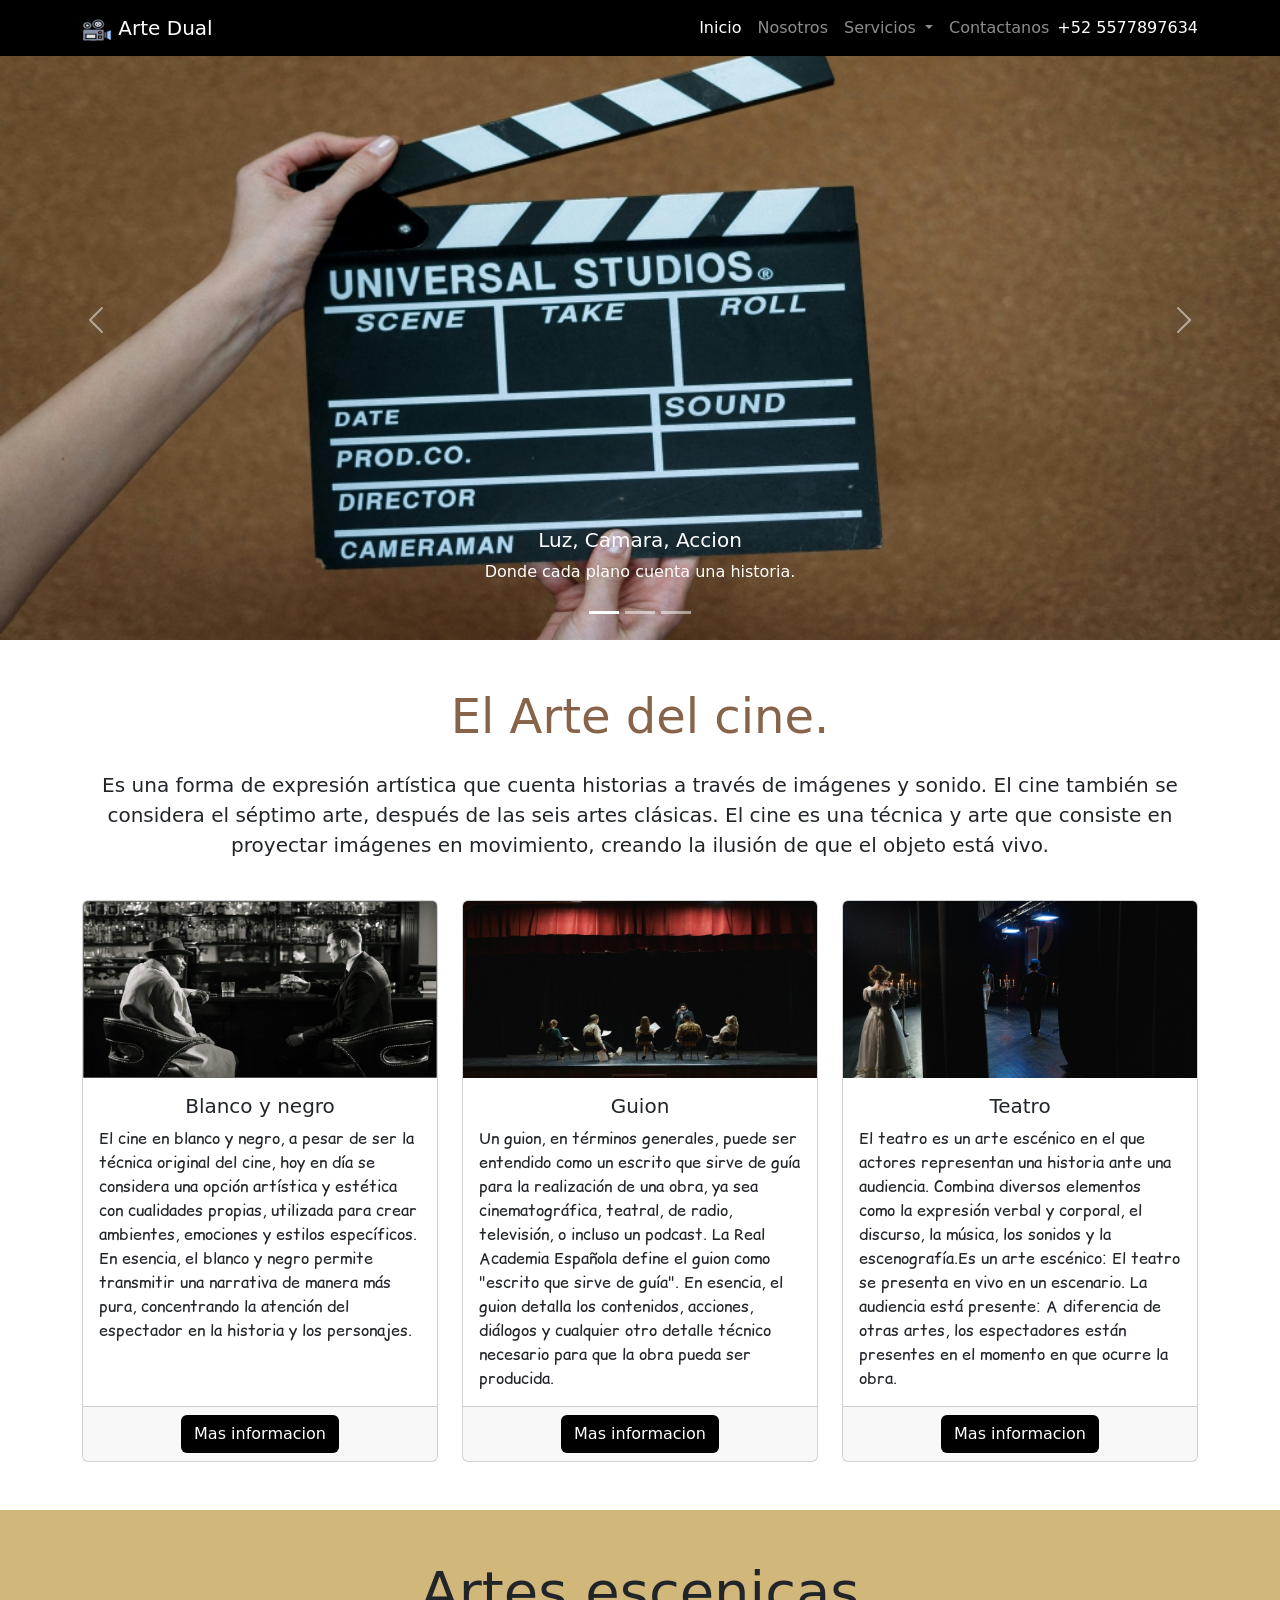
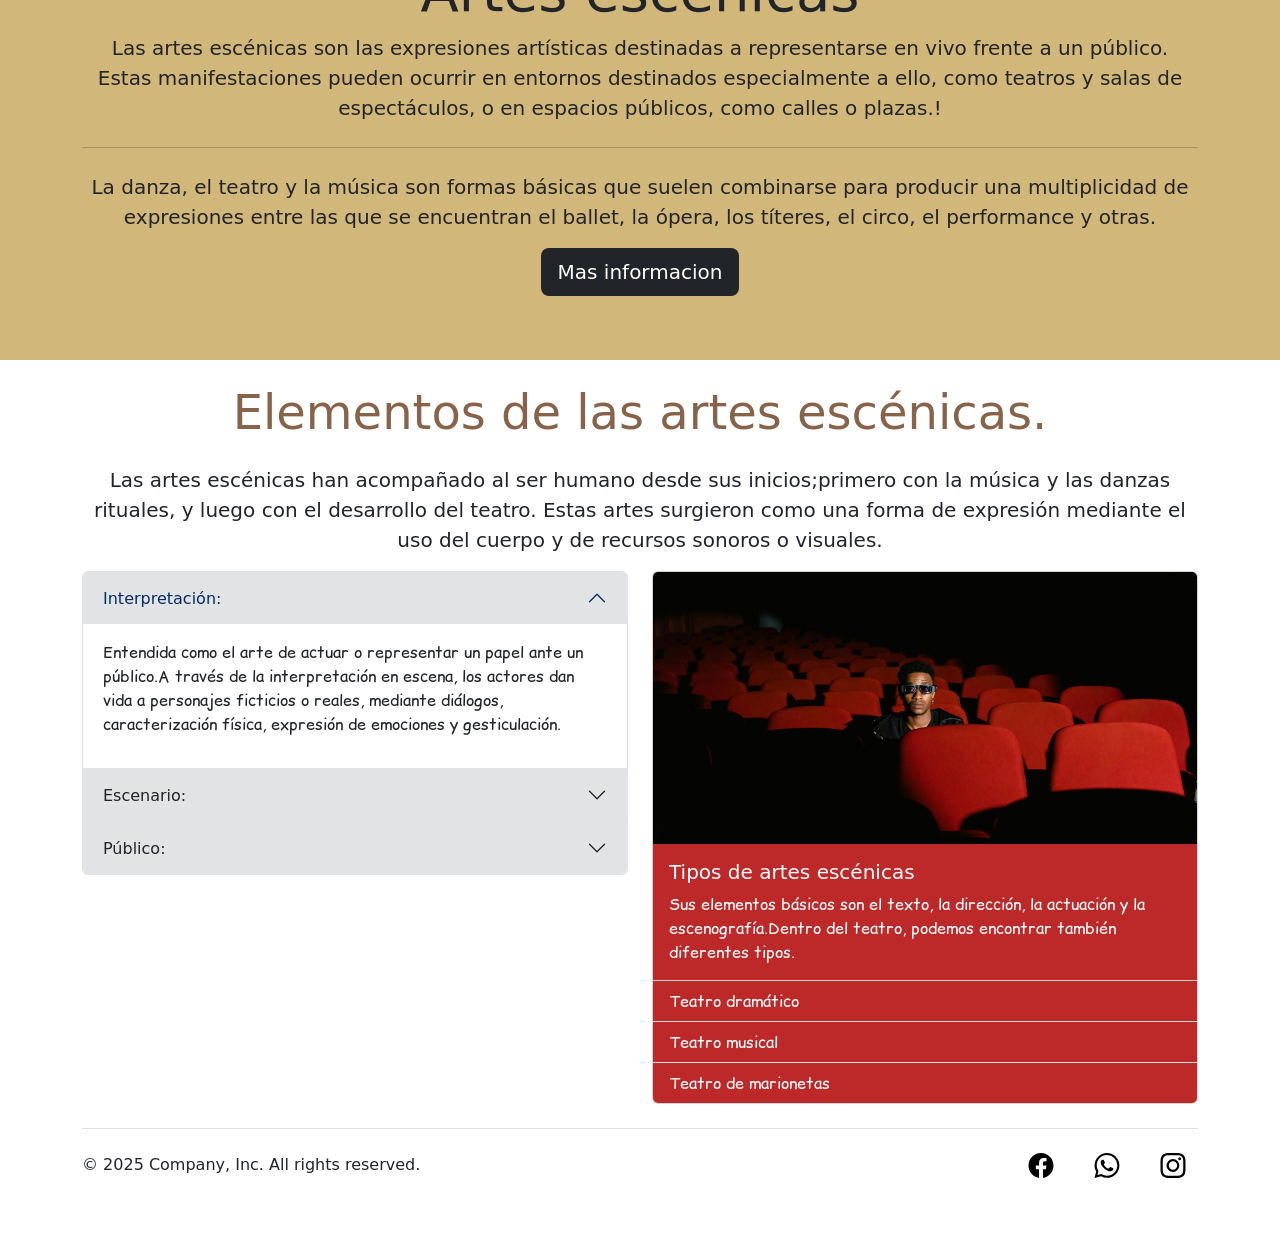
==== commit 61a8d0ff: "Add files via upload" ====
--- a/index.html
+++ b/index.html
@@ -36,10 +36,8 @@
                         Servicios
                     </a>
                     <ul class="dropdown-menu">
-                        <li><a class="dropdown-item" href="#">Servicio 1</a></li>
-                        <li><a class="dropdown-item" href="#">Servicio 2</a></li>
-                        <li><hr class="dropdown-divider"></li>
-                        <li><a class="dropdown-item" href="#">Servicio 3</a></li>
+                        <li><a class="dropdown-item" href="servicios.html#curso1">Cursos de verano</a></li>
+                        <li><a class="dropdown-item" href="servicios.html#curso2">Por trimrstre</a></li>
                     </ul>
                     </li>
                     <li class="nav-item">
@@ -224,10 +222,6 @@
                       <li class="list-group-item bg-acordin comic-relief-regular text-white">Teatro musical</li>
                       <li class="list-group-item bg-acordin comic-relief-regular text-white">Teatro de marionetas</li>
                     </ul>
-                    <div class="card-body">
-                      <a href="#" class="card-link">Card link</a>
-                      <a href="#" class="card-link">Another link</a>
-                    </div>
                   </div>
                 </div>
                <!-- final de card -->
--- a/style.css
+++ b/style.css
@@ -25,3 +25,12 @@
   font-weight: 700;
   font-style: normal;
 }
+
+.body-ser{
+  background-color: #dbe2e3;
+}
+
+.bg-blue{
+  background-color: #0B1D51;
+}
+
